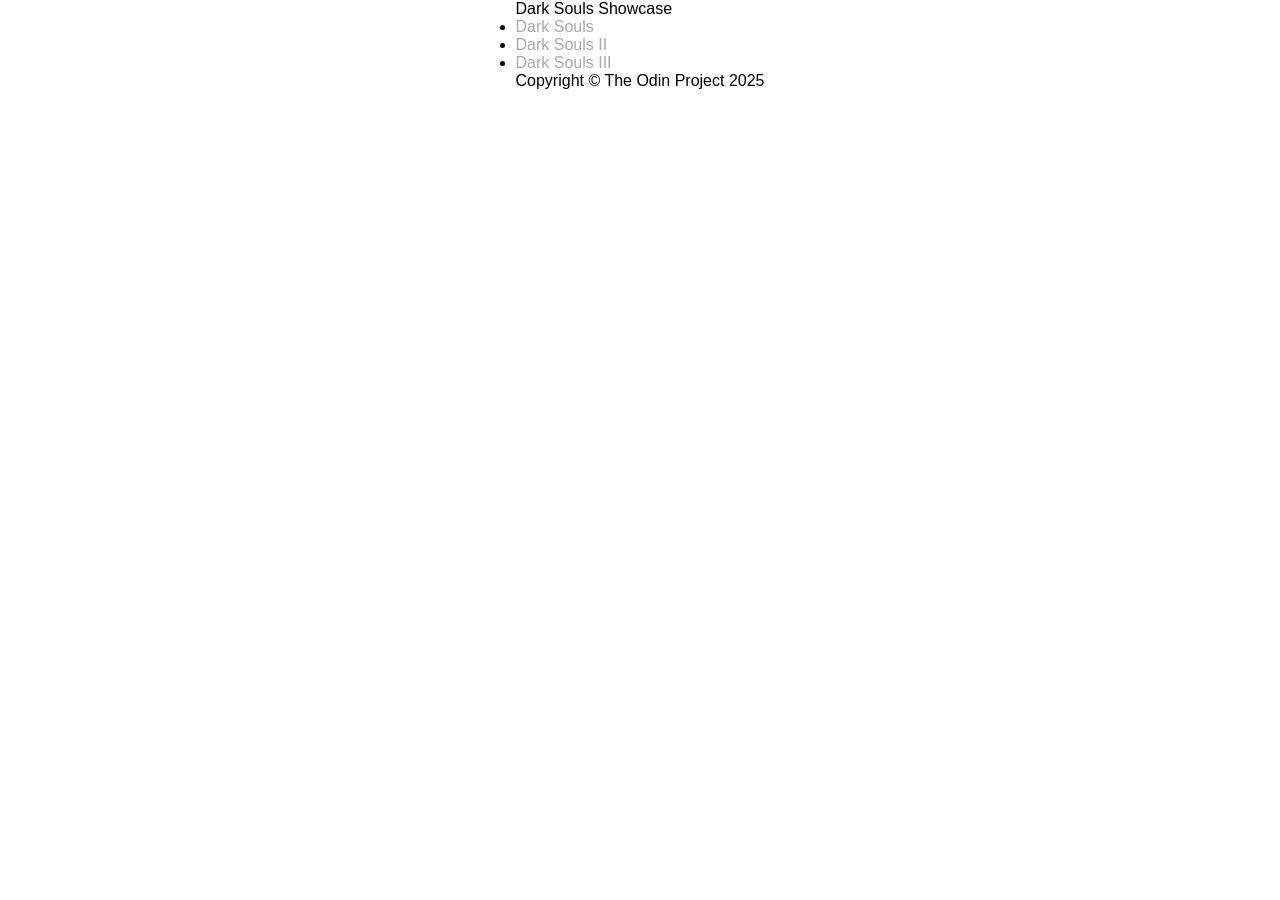
==== src/index.html @ 0b13ab1c "add bit of top" ====
<!DOCTYPE html>
<html lang="en">
<head>
    <meta charset="UTF-8">
    <meta name="viewport" content="width=device-width, initial-scale=1.0">
    <link rel="stylesheet" href="styles.css">
    <title>Dark Souls Showcase</title>
</head>
<body>
    <article>
        <header>
            <div class="logo">
                <p>Dark Souls Showcase</p>
            </div>
            <div class="nav-bar">
                <ul class="links">
                    <li><a href="https://en.wikipedia.org/wiki/Dark_Souls_(video_game)" target="_blank">Dark Souls</a></li>
                    <li><a href="https://en.wikipedia.org/wiki/Dark_Souls_II" target="_blank">Dark Souls II</a></li>
                    <li><a href="https://en.wikipedia.org/wiki/Dark_Souls_III" target="_blank">Dark Souls III</a></li>
                </ul>
        </header>
        <main>
            <section class="intro">
                <!-- TODO: Implement intro section -->
            </section>
            <section class="info">
                <!-- TODO: Implement info section -->
            </section>
            <section class="phrase">
                <!-- TODO: Implement phrase section -->
            </section>
            <section class="call-to-action">
                <!-- TODO: Implement call-to-action section -->
            </section>
        </main>
        <footer>
            <p>Copyright &copy; The Odin Project 2025</p>
        </footer>
    </article>
</body>
</html>
---- src/styles.css ----
* {
	box-sizing: border-box;
	margin: 0;
	padding: 0;
    /* border: 3px solid red; */
}

a {
    text-decoration: none;
    color: darkgray;
}

body {
    font-family: Roboto, Arial, Helvetica, sans-serif;
    display: flex;
    flex-direction: row;
    justify-content: center;
}

.top {
    background-color: #1f2937;
    display: flex;
    justify-content: space-between;
}
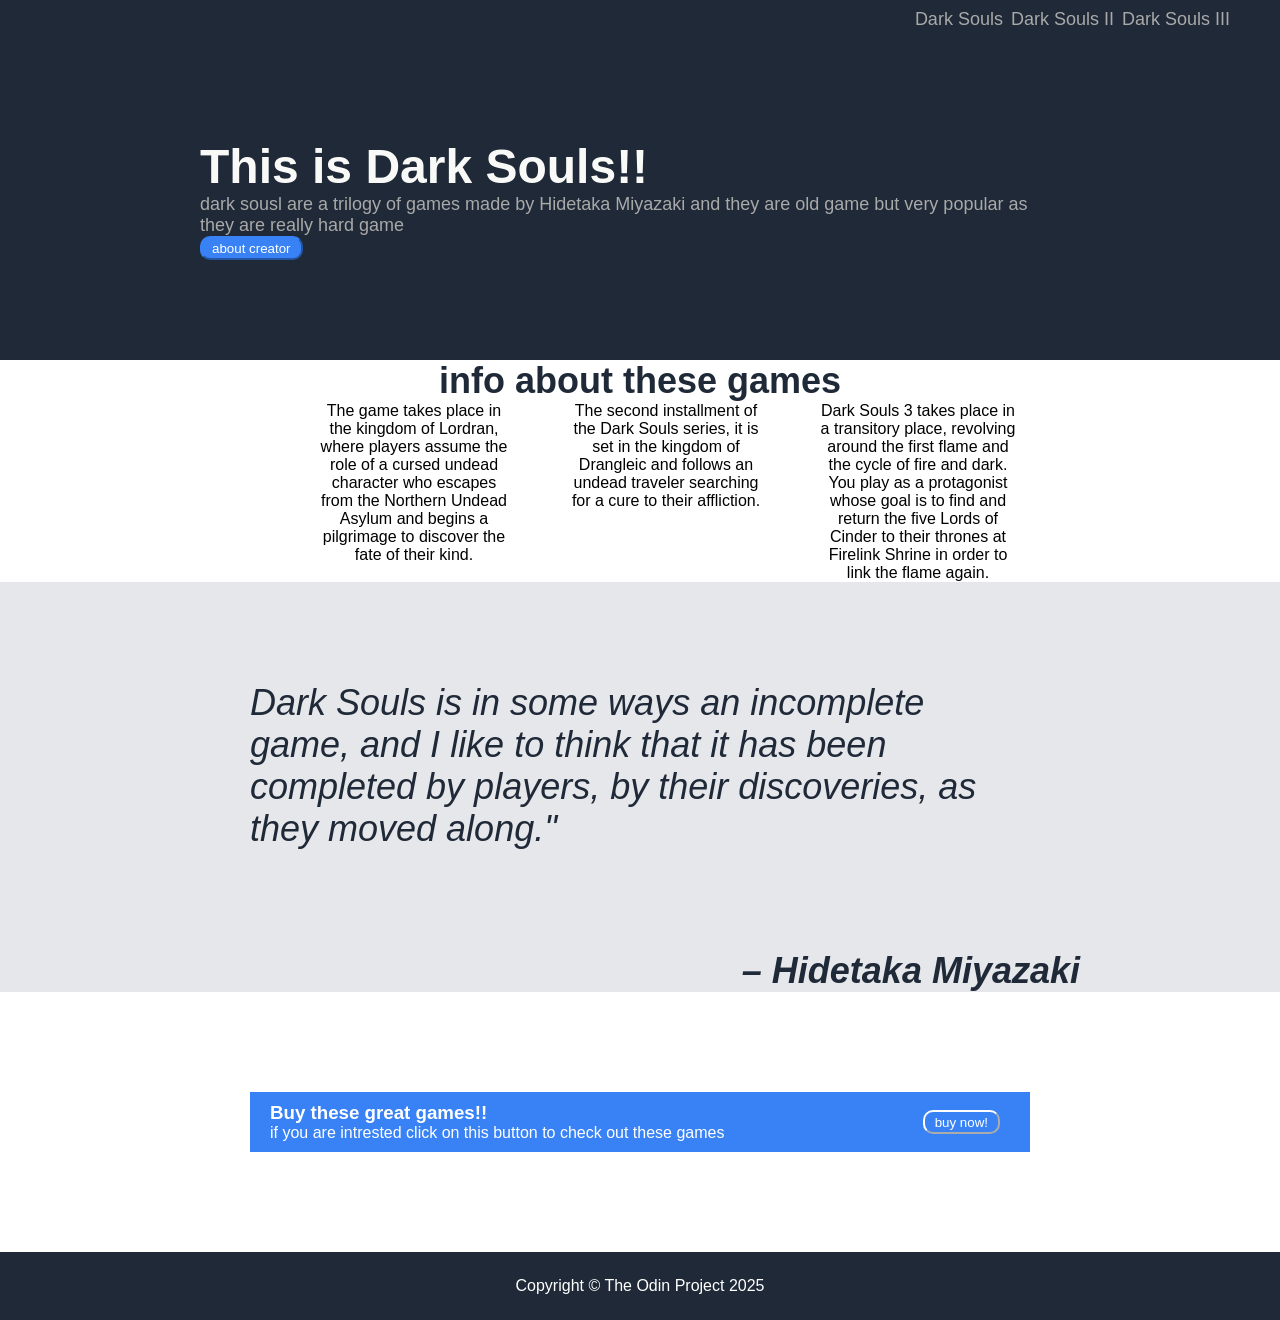
==== commit c3fba524: "finished html and css need to add img" ====
--- a/src/index.html
+++ b/src/index.html
@@ -9,31 +9,67 @@
 <body>
     <article>
         <header>
-            <div class="logo">
-                <p>Dark Souls Showcase</p>
-            </div>
-            <div class="nav-bar">
-                <ul class="links">
-                    <li><a href="https://en.wikipedia.org/wiki/Dark_Souls_(video_game)" target="_blank">Dark Souls</a></li>
-                    <li><a href="https://en.wikipedia.org/wiki/Dark_Souls_II" target="_blank">Dark Souls II</a></li>
-                    <li><a href="https://en.wikipedia.org/wiki/Dark_Souls_III" target="_blank">Dark Souls III</a></li>
-                </ul>
-        </header>
+            <div class="top">
+                <div class="logo">
+                    <img src=""/>
+                </div>
+                <div class="nav-bar">
+                    <ul class="links">
+                        <li><a href="https://en.wikipedia.org/wiki/Dark_Souls_(video_game)" target="_blank">Dark Souls</a></li>
+                        <li><a href="https://en.wikipedia.org/wiki/Dark_Souls_II" target="_blank">Dark Souls II</a></li>
+                        <li><a href="https://en.wikipedia.org/wiki/Dark_Souls_III" target="_blank">Dark Souls III</a></li>
+                    </ul>
+                </div>
+            </header>
         <main>
             <section class="intro">
+                <div>
+                    <h1>This is Dark Souls!!</h1>
+                    <p class="subtext">dark sousl are a trilogy of games made by Hidetaka Miyazaki and they are old game but very popular as they are really hard game</p>
+                    <button class="btn">about creator</button>
+                </div>
+                <img src=""/>
                 <!-- TODO: Implement intro section -->
             </section>
             <section class="info">
-                <!-- TODO: Implement info section -->
+                <h2>info about these games</h2>
+                <div class="items">
+                    <img src=""/>
+                    <div class="text">The game takes place in the kingdom of Lordran, where players assume the role of a cursed undead character who escapes from the Northern Undead Asylum and begins a pilgrimage to discover the fate of their kind.</div>
+                  </diva>
+              
+                  <div>
+                    <img src=""/>
+                    <div class="text">The second installment of the Dark Souls series, it is set in the kingdom of Drangleic and follows an undead traveler searching for a cure to their affliction.</div>
+                  </div>
+              
+                  <div>
+                    <img src=""/>
+                    <div class="text">Dark Souls 3 takes place in a transitory place, revolving around the first flame and the cycle of fire and dark. You play as a protagonist whose goal is to find and return the five Lords of Cinder to their thrones at Firelink Shrine in order to link the flame again.</div>
+                  </div>
+                </div>
             </section>
             <section class="phrase">
-                <!-- TODO: Implement phrase section -->
+                <blockquote>
+                    <p class="quote">
+                        Dark Souls is in some ways an incomplete game, 
+                        and I like to think that it has been completed by players, 
+                        by their discoveries, as they moved along."      
+                    </p>
+                    <p class="quote-footer">&ndash; Hidetaka Miyazaki</p>
+                </blockquote>
             </section>
             <section class="call-to-action">
-                <!-- TODO: Implement call-to-action section -->
+                <div class="advertising">
+                    <h3>Buy these great games!!</h3>                        
+                    <p>if you are intrested click on this button to check out these games</p>
+                </div>
+                <div>
+                    <button class="btn">buy now!</button>
+                </div>
             </section>
         </main>
-        <footer>
+        <footer class="bottom">
             <p>Copyright &copy; The Odin Project 2025</p>
         </footer>
     </article>
--- a/src/styles.css
+++ b/src/styles.css
@@ -3,12 +3,14 @@
 	margin: 0;
 	padding: 0;
     /* border: 3px solid red; */
+   
 }
 
 a {
     text-decoration: none;
     color: darkgray;
 }
+
 
 body {
     font-family: Roboto, Arial, Helvetica, sans-serif;
@@ -17,8 +19,123 @@
     justify-content: center;
 }
 
+body > article {
+    width: 100%;
+    height: 100dvh;
+}
+
 .top {
     background-color: #1f2937;
     display: flex;
     justify-content: space-between;
+    padding: 9px 50px;
+}
+
+.logo > img {
+    width: 200px;
+}
+
+.links {
+    list-style-type: none;
+    display: flex;
+    gap: 8px;
+    font-size: 18px;
+}
+
+.intro {
+    display: flex;
+    padding: 100px 200px;
+    gap: 15px;
+    background-color: #1f2937;
+}
+
+h1 {
+    color: #f9faf8;
+    font-size: 48px;
+    font-weight: 900;
+}
+
+.subtext {
+   font-size: 18px;
+   color: darkgray; 
+}
+
+.btn {
+    padding: 2.5px 10px;
+    background-color: #3882f6;
+    border-color: #3882f6;
+    color: white;
+    border-radius: 10.1px;
+}
+
+.times > img {
+    width: 100px;
+    height: 100px;
+  }
+  
+h2  {
+    font-size: 36px;
+    font-weight: 900;
+    text-align: center;
+    color: #1f2937;
+  }
+  
+  .items {
+    display: flex;
+    justify-content: center;
+    gap: 52px;
+  }
+  
+  .text {
+    text-align: center;
+  }
+  
+  .items > div {
+    width: 200px;
+    display: flex;
+    flex-direction: column;
+    align-items: center;
+  }
+
+  .phrase {
+    background-color: #e5e7eb;
+    font-size: 36px;
+    font-style: italic;
+    color: #1f2937;
+  }
+ .quote {
+    text-align: center;
+    padding: 100px 250px;
+    text-align: left;
+ }
+
+ .quote-footer {
+    text-align: right;
+    padding: 0 200px;
+    font-weight: bold;
+ }
+
+ .call-to-action {
+    display: flex;
+    justify-content: center;
+    background-color: #3882f6;
+    margin: 100px 250px;
+    justify-content: space-between;
+ }
+
+ .advertising {
+  color: white;
+  padding: 10px 20px;
+ }
+
+ .call-to-action > div > button{
+    border-color: white;
+    margin: 18px 30px 0 0;
+ }
+
+footer {
+  text-align: center;
+  background-color: #1f2937;
+  color: white;
+  padding: 25px;
 }
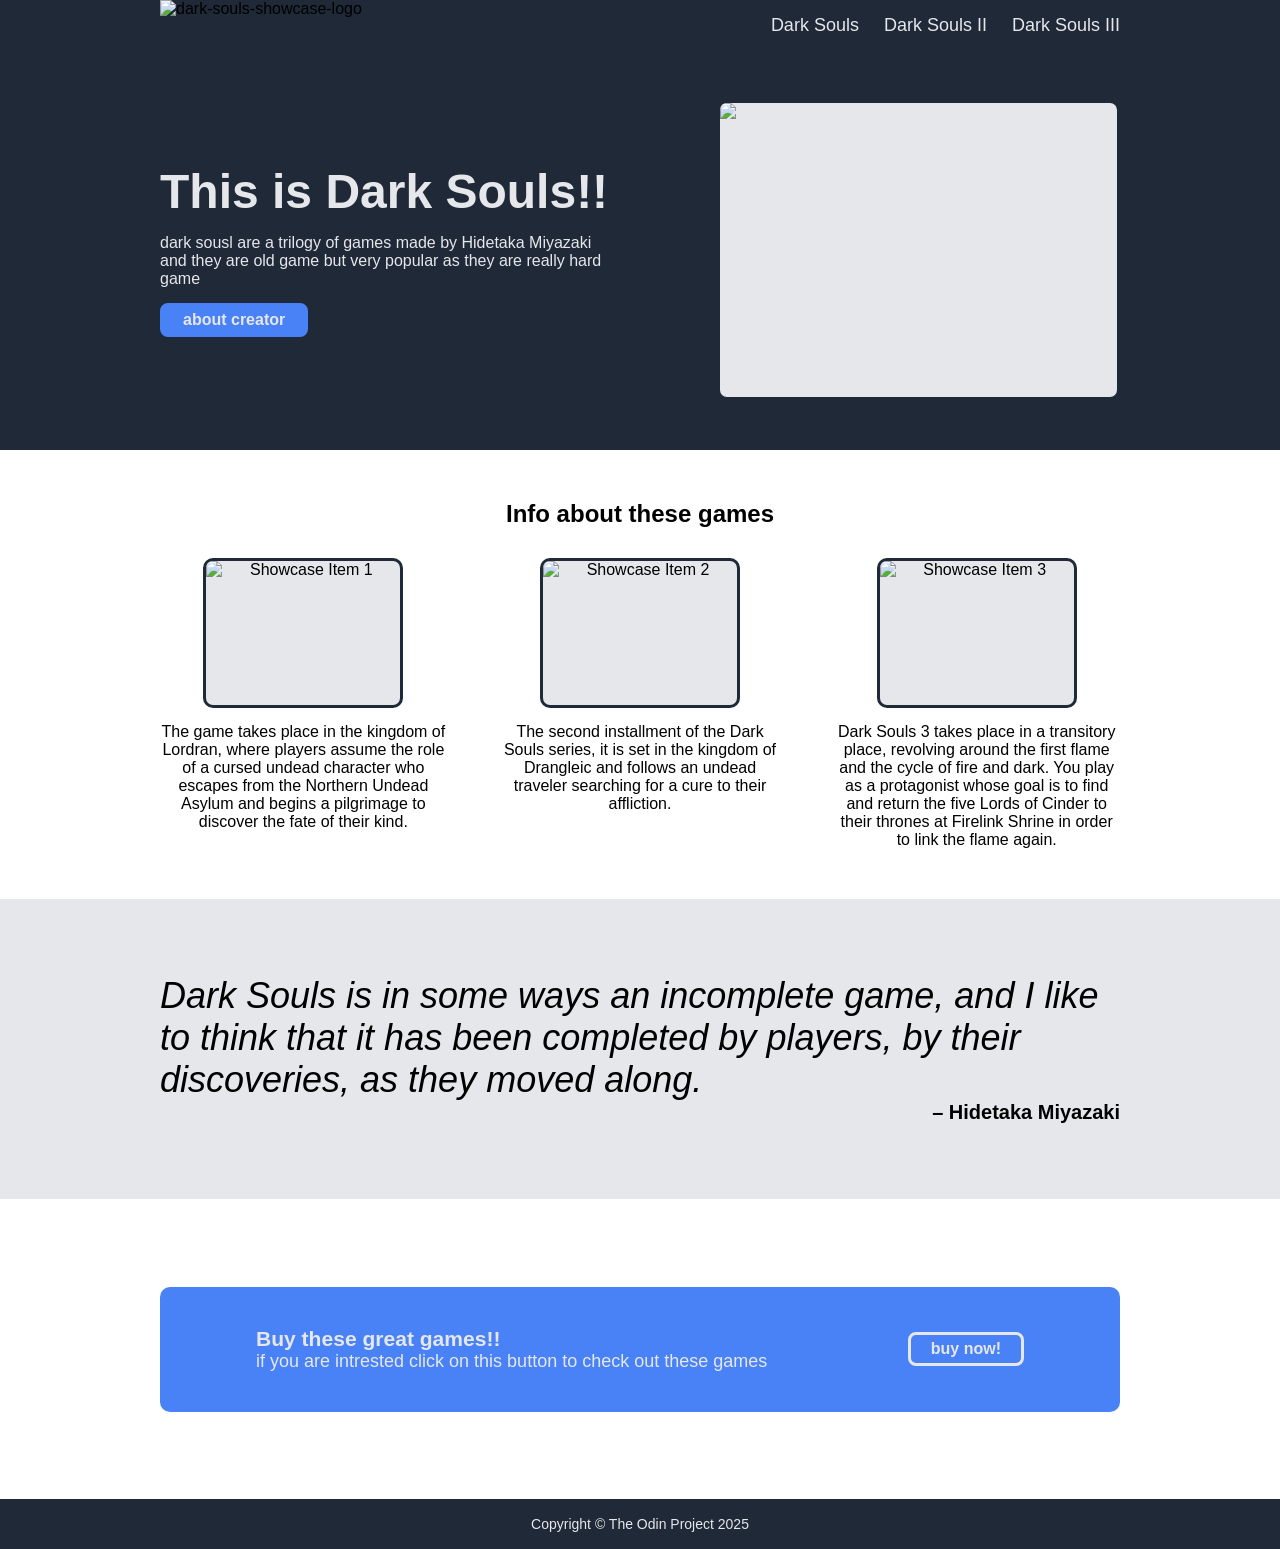
==== commit f67e0f05: "Refactor HTML structure and styles; remove old files and enhance layout with responsive design" ====
--- a/src/index.html
+++ b/src/index.html
@@ -1,77 +1,128 @@
 <!DOCTYPE html>
 <html lang="en">
-<head>
-    <meta charset="UTF-8">
-    <meta name="viewport" content="width=device-width, initial-scale=1.0">
-    <link rel="stylesheet" href="styles.css">
-    <title>Dark Souls Showcase</title>
-</head>
-<body>
-    <article>
-        <header>
-            <div class="top">
-                <div class="logo">
-                    <img src=""/>
-                </div>
-                <div class="nav-bar">
-                    <ul class="links">
-                        <li><a href="https://en.wikipedia.org/wiki/Dark_Souls_(video_game)" target="_blank">Dark Souls</a></li>
-                        <li><a href="https://en.wikipedia.org/wiki/Dark_Souls_II" target="_blank">Dark Souls II</a></li>
-                        <li><a href="https://en.wikipedia.org/wiki/Dark_Souls_III" target="_blank">Dark Souls III</a></li>
-                    </ul>
-                </div>
-            </header>
-        <main>
-            <section class="intro">
-                <div>
-                    <h1>This is Dark Souls!!</h1>
-                    <p class="subtext">dark sousl are a trilogy of games made by Hidetaka Miyazaki and they are old game but very popular as they are really hard game</p>
-                    <button class="btn">about creator</button>
-                </div>
-                <img src=""/>
-                <!-- TODO: Implement intro section -->
-            </section>
-            <section class="info">
-                <h2>info about these games</h2>
-                <div class="items">
-                    <img src=""/>
-                    <div class="text">The game takes place in the kingdom of Lordran, where players assume the role of a cursed undead character who escapes from the Northern Undead Asylum and begins a pilgrimage to discover the fate of their kind.</div>
-                  </diva>
-              
-                  <div>
-                    <img src=""/>
-                    <div class="text">The second installment of the Dark Souls series, it is set in the kingdom of Drangleic and follows an undead traveler searching for a cure to their affliction.</div>
-                  </div>
-              
-                  <div>
-                    <img src=""/>
-                    <div class="text">Dark Souls 3 takes place in a transitory place, revolving around the first flame and the cycle of fire and dark. You play as a protagonist whose goal is to find and return the five Lords of Cinder to their thrones at Firelink Shrine in order to link the flame again.</div>
-                  </div>
-                </div>
-            </section>
-            <section class="phrase">
-                <blockquote>
-                    <p class="quote">
-                        Dark Souls is in some ways an incomplete game, 
-                        and I like to think that it has been completed by players, 
-                        by their discoveries, as they moved along."      
-                    </p>
-                    <p class="quote-footer">&ndash; Hidetaka Miyazaki</p>
-                </blockquote>
-            </section>
-            <section class="call-to-action">
-                <div class="advertising">
-                    <h3>Buy these great games!!</h3>                        
-                    <p>if you are intrested click on this button to check out these games</p>
-                </div>
-                <div>
-                    <button class="btn">buy now!</button>
-                </div>
-            </section>
-        </main>
-        <footer class="bottom">
-            <p>Copyright &copy; The Odin Project 2025</p>
-        </footer>
-    </article>
-</body>
-</html>+	<head>
+		<meta charset="UTF-8" />
+		<meta
+			name="viewport"
+			content="width=device-width, initial-scale=1.0" />
+		<link
+			rel="stylesheet"
+			href="styles.css" />
+		<title>Dark Souls Showcase</title>
+	</head>
+	<body>
+		<article>
+			<header>
+				<div class="logo">
+					<img
+						src="null"
+						alt="dark-souls-showcase-logo" />
+				</div>
+				<div class="nav-bar">
+					<ul>
+						<li>
+							<a
+								href="https://en.wikipedia.org/wiki/Dark_Souls_(video_game)"
+								target="_blank">
+								Dark Souls
+							</a>
+						</li>
+						<li>
+							<a
+								href="https://en.wikipedia.org/wiki/Dark_Souls_II"
+								target="_blank">
+								Dark Souls II
+							</a>
+						</li>
+						<li>
+							<a
+								href="https://en.wikipedia.org/wiki/Dark_Souls_III"
+								target="_blank">
+								Dark Souls III
+							</a>
+						</li>
+					</ul>
+				</div>
+			</header>
+			<main>
+				<section class="intro">
+					<div class="card">
+                        <h2>This is Dark Souls!!</h2>
+						<div class="conent">
+							<p>
+								dark sousl are a trilogy of games made by Hidetaka Miyazaki and they are old
+								game but very popular as they are really hard game
+							</p>
+						</div>
+						<div class="actions">
+                            <button>about creator</button>
+                        </div>
+					</div>
+					<img
+						src="null"
+						alt="Website intro" />
+				</section>
+				<section class="info">
+					<h2>Info about these games</h2>
+					<div class="image-showcase">
+						<div>
+							<img
+								src="null"
+								alt="Showcase Item 1" />
+							<div>
+								The game takes place in the kingdom of Lordran, where players assume the role
+								of a cursed undead character who escapes from the Northern Undead Asylum and
+								begins a pilgrimage to discover the fate of their kind.
+							</div>
+						</div>
+						<div>
+							<img
+								src="null"
+								alt="Showcase Item 2" />
+							<div>
+								The second installment of the Dark Souls series, it is set in the kingdom of
+								Drangleic and follows an undead traveler searching for a cure to their
+								affliction.
+							</div>
+						</div>
+
+						<div>
+							<img
+								src="null"
+								alt="Showcase Item 3" />
+							<div>
+								Dark Souls 3 takes place in a transitory place, revolving around the first
+								flame and the cycle of fire and dark. You play as a protagonist whose goal is
+								to find and return the five Lords of Cinder to their thrones at Firelink
+								Shrine in order to link the flame again.
+							</div>
+						</div>
+					</div>
+				</section>
+				<section class="phrase">
+					<blockquote>
+						<p>
+							Dark Souls is in some ways an incomplete game, and I like to think that it has
+							been completed by players, by their discoveries, as they moved along.
+						</p>
+						<footer>&ndash; Hidetaka Miyazaki</footer>
+					</blockquote>
+				</section>
+				<section class="call-to-action">
+					<div class="card">
+						<div class="content">
+							<h3>Buy these great games!!</h3>
+							<p>if you are intrested click on this button to check out these games</p>
+						</div>
+						<div class="actions">
+							<button class="light">buy now!</button>
+						</div>
+					</div>
+				</section>
+			</main>
+			<footer class="bottom">
+				<p>Copyright &copy; The Odin Project 2025</p>
+			</footer>
+		</article>
+	</body>
+</html>
--- a/src/styles.css
+++ b/src/styles.css
@@ -2,140 +2,206 @@
 	box-sizing: border-box;
 	margin: 0;
 	padding: 0;
-    /* border: 3px solid red; */
-   
-}
-
-a {
-    text-decoration: none;
-    color: darkgray;
-}
-
+	/* border: 3px solid red; */
+}
+
+html {
+	font-size: 62.5%;
+}
 
 body {
-    font-family: Roboto, Arial, Helvetica, sans-serif;
-    display: flex;
-    flex-direction: row;
-    justify-content: center;
-}
+	font-family: Roboto, Arial, Helvetica, sans-serif;
+}
+
+/* Custom CSS below */
 
 body > article {
-    width: 100%;
-    height: 100dvh;
-}
-
-.top {
-    background-color: #1f2937;
-    display: flex;
-    justify-content: space-between;
-    padding: 9px 50px;
-}
-
-.logo > img {
-    width: 200px;
-}
-
-.links {
-    list-style-type: none;
-    display: flex;
-    gap: 8px;
-    font-size: 18px;
-}
+	width: 100%;
+	height: 100dvh;
+}
+
+body > article > header,
+body > article > main > * {
+	padding-left: 12.5%;
+	padding-right: 12.5%;
+	font-size: 1.6rem;
+}
+
+header {
+	display: flex;
+	align-items: center;
+	justify-content: space-between;
+	background-color: #1f2937;
+}
+
+header a {
+	text-decoration: none;
+	color: #e5e7eb;
+	font-size: 1.8rem;
+}
+
+header > .logo img {
+	min-width: 200px;
+	min-height: 50px;
+	height: 100%;
+}
+
+header > .nav-bar ul {
+	list-style: none;
+	display: flex;
+	justify-content: space-evenly;
+	gap: 25px;
+}
+
+main {
+	display: flex;
+	flex-direction: column;
+}
+
+main > * {
+  display: flex;
+	padding-top: 50px;
+	padding-bottom: 50px;
+	min-height: 300px;
+}
+
+main img {
+	width: 50%;
+	height: 80%;
+	min-width: 200px;
+	min-height: 150px;
+	background-color: #e5e7eb;
+  border: 3px solid #1f2937;
+  border-radius: 10px;
+} 
+
+main > * > h2 {
+	text-align: center;
+	margin-bottom: 30px;
+}
+
+/* Sections */
 
 .intro {
-    display: flex;
-    padding: 100px 200px;
-    gap: 15px;
-    background-color: #1f2937;
-}
-
-h1 {
-    color: #f9faf8;
-    font-size: 48px;
-    font-weight: 900;
-}
-
-.subtext {
-   font-size: 18px;
-   color: darkgray; 
-}
-
-.btn {
-    padding: 2.5px 10px;
-    background-color: #3882f6;
-    border-color: #3882f6;
-    color: white;
-    border-radius: 10.1px;
-}
-
-.times > img {
-    width: 100px;
-    height: 100px;
-  }
-  
-h2  {
-    font-size: 36px;
-    font-weight: 900;
-    text-align: center;
-    color: #1f2937;
-  }
-  
-  .items {
-    display: flex;
-    justify-content: center;
-    gap: 52px;
-  }
-  
-  .text {
-    text-align: center;
-  }
-  
-  .items > div {
-    width: 200px;
-    display: flex;
-    flex-direction: column;
-    align-items: center;
-  }
-
-  .phrase {
-    background-color: #e5e7eb;
-    font-size: 36px;
-    font-style: italic;
-    color: #1f2937;
-  }
- .quote {
-    text-align: center;
-    padding: 100px 250px;
-    text-align: left;
- }
-
- .quote-footer {
-    text-align: right;
-    padding: 0 200px;
-    font-weight: bold;
- }
-
- .call-to-action {
-    display: flex;
-    justify-content: center;
-    background-color: #3882f6;
-    margin: 100px 250px;
-    justify-content: space-between;
- }
-
- .advertising {
-  color: white;
-  padding: 10px 20px;
- }
-
- .call-to-action > div > button{
-    border-color: white;
-    margin: 18px 30px 0 0;
- }
-
-footer {
+	justify-content: space-between;
+	align-items: center;
+	gap: 10%;
+  background-color: #1f2937;
+  color: #e5e7eb;
+}
+
+.intro > .card {
+  padding: 0;
+}
+
+.intro > img {
+  width: 800px;
+  height: 300px;
+}
+
+.info {
+  flex-direction: column;
+}
+
+.phrase {
+	background-color: #e5e7eb;
+}
+
+.call-to-action {
+  justify-content: center;
+  align-items: center;
+}
+
+.call-to-action > .card {
+  flex: 1;
+  flex-direction: row;
+  justify-content: space-between;
+  align-items: center;
+  flex-wrap: wrap;
+  color: #e5e7eb;
+  background-color: #4882F6;
+}
+
+.call-to-action > .card > .content {
+  width: 75%;
+}
+
+article > footer {
+	display: flex;
+	align-items: center;
+	justify-content: center;
+	height: 50px;
+  font-size: 1.4rem;
+	color: #e5e7eb;
+	background-color: #1f2937;
+}
+
+/* Components */
+
+blockquote {
+	display: flex;
+	flex-direction: column;
+	justify-content: center;
+	align-items: flex-end;
+}
+
+blockquote > p {
+  font-size: 3.6rem;
+  font-weight: lighter;
+  font-style: italic;
+}
+
+blockquote > footer {
+  font-weight: bold;
+  font-size: 2rem;
+}
+
+.image-showcase {
+	display: flex;
+	align-items: flex-start;
+	justify-content: space-between;
+  gap: 50px;
+  flex-wrap: wrap;
+}
+
+.image-showcase > div {
+	display: flex;
+	flex-direction: column;
+	justify-content: center;
+	align-items: center;
+	gap: 15px;
+  flex: 1;
   text-align: center;
-  background-color: #1f2937;
-  color: white;
-  padding: 25px;
-}+}
+
+
+.card {
+  display: flex;
+  flex-direction: column;
+  gap: 15px;
+  padding: 40px 10%;
+  border-radius: 10px;
+}
+
+.card > h2 {
+  font-size: 4.8rem;
+}
+
+.card > .content {
+  font-size: 1.8rem;
+}
+
+.card > .actions button {
+  font-size: 1.6rem;
+  font-weight: bold;
+  padding: 5px 20px;
+  border: 3px solid #4882F6;
+  border-radius: 8px;
+  color: #e5e7eb;
+  background-color: #4882F6;
+}
+
+.card > .actions button.light {
+  border-color: #e5e7eb;
+}
+
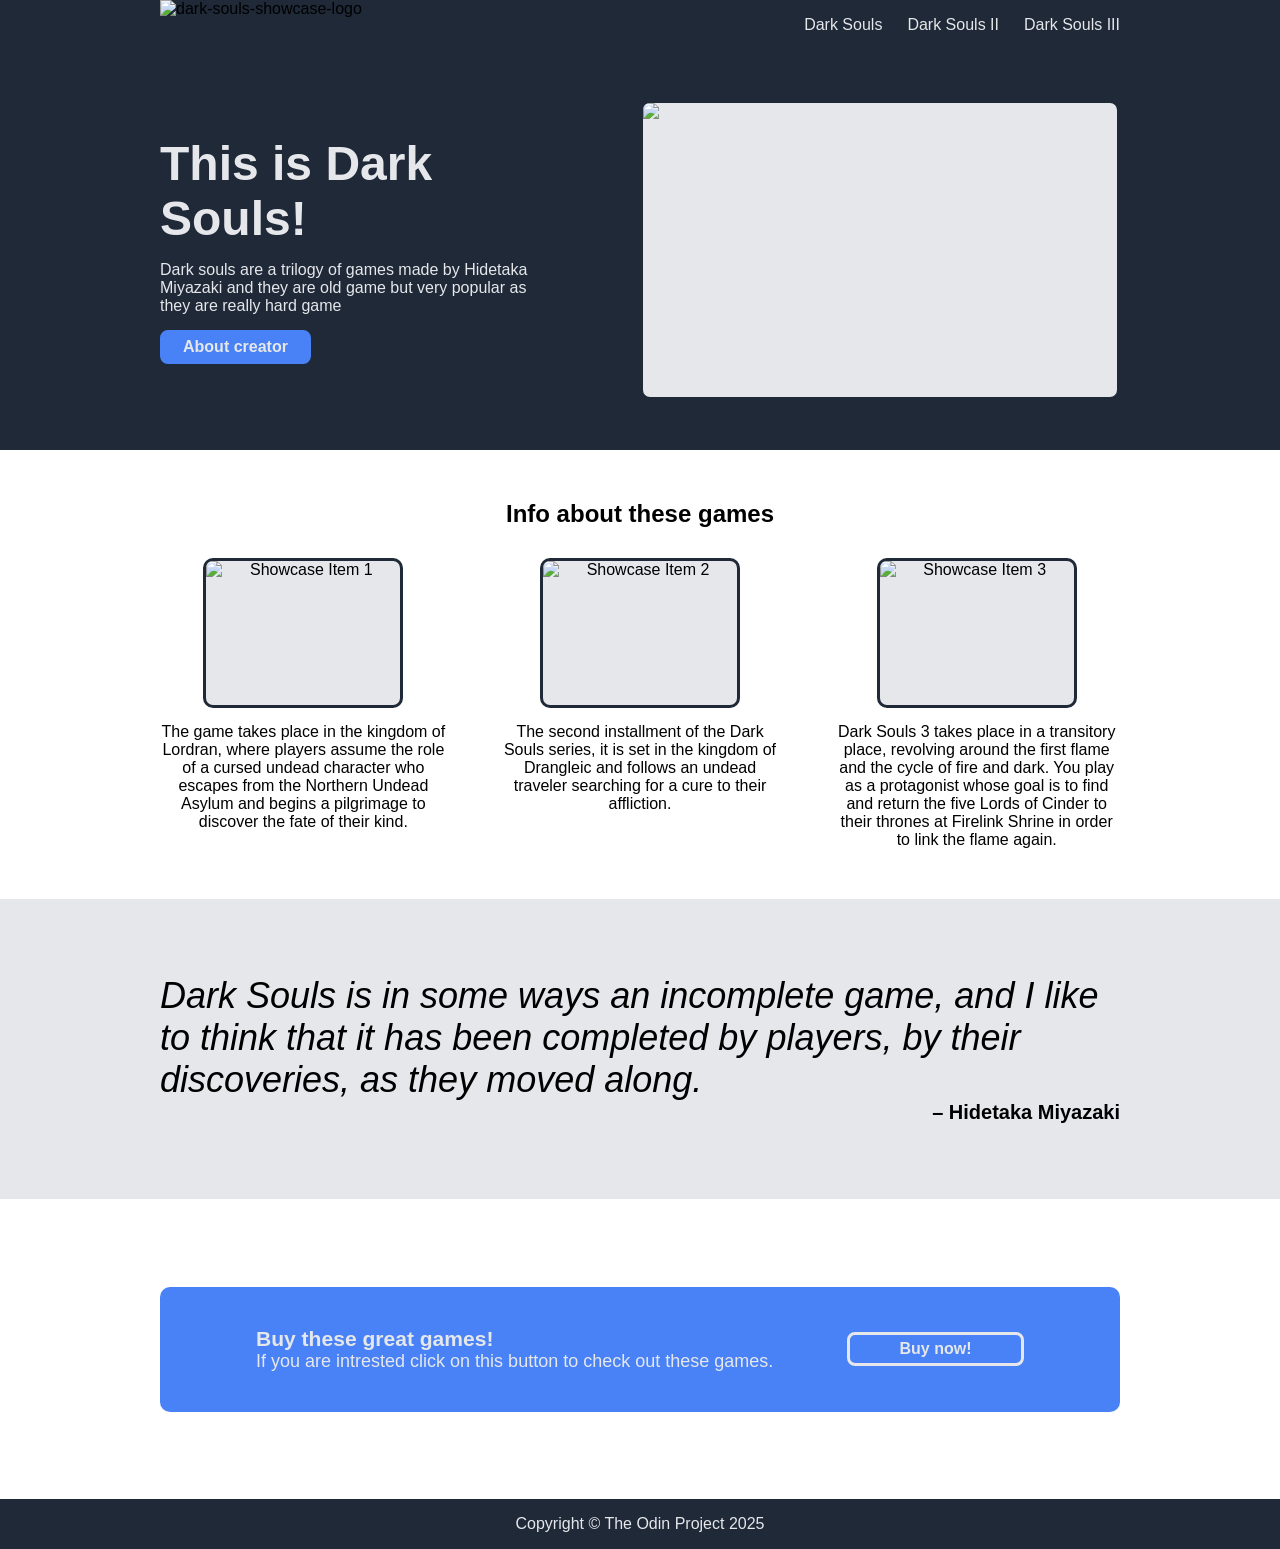
==== commit 84380fbf: "Fix typos and improve button text; enhance readability and consistency in HTML and CSS; Move colors " ====
--- a/src/index.html
+++ b/src/index.html
@@ -47,15 +47,15 @@
 			<main>
 				<section class="intro">
 					<div class="card">
-                        <h2>This is Dark Souls!!</h2>
+                        <h2>This is Dark Souls!</h2>
 						<div class="conent">
 							<p>
-								dark sousl are a trilogy of games made by Hidetaka Miyazaki and they are old
+								Dark souls are a trilogy of games made by Hidetaka Miyazaki and they are old
 								game but very popular as they are really hard game
 							</p>
 						</div>
 						<div class="actions">
-                            <button>about creator</button>
+                            <button>About creator</button>
                         </div>
 					</div>
 					<img
@@ -111,11 +111,11 @@
 				<section class="call-to-action">
 					<div class="card">
 						<div class="content">
-							<h3>Buy these great games!!</h3>
-							<p>if you are intrested click on this button to check out these games</p>
+							<h3>Buy these great games!</h3>
+							<p>If you are intrested click on this button to check out these games.</p>
 						</div>
 						<div class="actions">
-							<button class="light">buy now!</button>
+							<button class="alt">Buy now!</button>
 						</div>
 					</div>
 				</section>
--- a/src/styles.css
+++ b/src/styles.css
@@ -1,3 +1,17 @@
+/*<||========================= Global =========================||> */
+
+:root {
+	--base-color-1: #1f2937;
+	--base-color-2: #e5e7eb;
+	--base-color-3: #4882f6;
+
+	--base-content-color-1: #e5e7eb;
+	--base-content-color-2: #000;
+	--base-content-color-3: #e5e7eb;
+
+	--content-padding: 12.5%;
+}
+
 * {
 	box-sizing: border-box;
 	margin: 0;
@@ -9,11 +23,26 @@
 	font-size: 62.5%;
 }
 
+html,
 body {
 	font-family: Roboto, Arial, Helvetica, sans-serif;
 }
 
-/* Custom CSS below */
+button {
+	cursor: pointer;
+}
+
+button:hover, a:hover {
+	filter: brightness(1.1);
+}
+
+button:active {
+	filter: brightness(0.9);
+}
+
+/*<||========================= Custom CSS =========================||> */
+
+/* |=|=|=|=> Layout <=|=|=|=| */
 
 body > article {
 	width: 100%;
@@ -21,45 +50,56 @@
 }
 
 body > article > header,
-body > article > main > * {
-	padding-left: 12.5%;
-	padding-right: 12.5%;
+body > article > main > *,
+body > article > footer {
+	padding-left: var(--content-padding);
+	padding-right: var(--content-padding);
 	font-size: 1.6rem;
 }
 
+/* Header */
+
 header {
 	display: flex;
 	align-items: center;
 	justify-content: space-between;
-	background-color: #1f2937;
+	flex-wrap: wrap;
+	background-color: var(--base-color-1);
 }
 
 header a {
 	text-decoration: none;
-	color: #e5e7eb;
-	font-size: 1.8rem;
-}
-
-header > .logo img {
+	color: var(--base-content-color-1);
+	font-size: 1.6rem;
+}
+
+header a:hover {
+	text-decoration: underline;
+}
+
+header > .logo > img {
 	min-width: 200px;
 	min-height: 50px;
 	height: 100%;
 }
 
-header > .nav-bar ul {
+header > .nav-bar > ul {
 	list-style: none;
 	display: flex;
 	justify-content: space-evenly;
+	flex-wrap: wrap;
 	gap: 25px;
 }
 
+/* Main */
+
 main {
 	display: flex;
 	flex-direction: column;
 }
 
 main > * {
-  display: flex;
+	display: flex;
 	padding-top: 50px;
 	padding-bottom: 50px;
 	min-height: 300px;
@@ -70,73 +110,91 @@
 	height: 80%;
 	min-width: 200px;
 	min-height: 150px;
-	background-color: #e5e7eb;
-  border: 3px solid #1f2937;
-  border-radius: 10px;
-} 
+	background-color: var(--base-color-2);
+	border: 3px solid var(--base-color-1);
+	border-radius: 10px;
+}
 
 main > * > h2 {
 	text-align: center;
 	margin-bottom: 30px;
 }
 
-/* Sections */
-
+/* Footer */
+
+article > footer {
+	display: flex;
+	align-items: center;
+	justify-content: center;
+	height: 50px;
+	font-size: 1.4rem;
+	color: var(--base-content-color-1);
+	background-color: var(--base-color-1);
+}
+
+/* |=|=|=|=> Sections <=|=|=|=| */
+
+/* Introduction */
 .intro {
+	justify-content: center;
+	align-items: center;
+	gap: 10%;
+	flex-wrap: wrap;
+	background-color: var(--base-color-1);
+	color: var(--base-content-color-1);
+}
+
+.intro > .card {
+	flex: 1;
+	padding: 0;
+}
+
+.intro > .card > .actions > button {
+	flex: unset;
+}
+
+.intro > img {
+	max-width: 800px;
+	min-width: 300px;
+	height: 300px;
+}
+
+/* Information */
+
+.info {
+	flex-direction: column;
+}
+
+/* Phrase */
+
+.phrase {
+	background-color: var(--base-color-2);
+}
+
+/* Call to action */
+
+.call-to-action {
+	justify-content: center;
+	align-items: center;
+}
+
+.call-to-action > .card {
+	flex: 1;
+	flex-direction: row;
 	justify-content: space-between;
 	align-items: center;
-	gap: 10%;
-  background-color: #1f2937;
-  color: #e5e7eb;
-}
-
-.intro > .card {
-  padding: 0;
-}
-
-.intro > img {
-  width: 800px;
-  height: 300px;
-}
-
-.info {
-  flex-direction: column;
-}
-
-.phrase {
-	background-color: #e5e7eb;
-}
-
-.call-to-action {
-  justify-content: center;
-  align-items: center;
-}
-
-.call-to-action > .card {
-  flex: 1;
-  flex-direction: row;
-  justify-content: space-between;
-  align-items: center;
-  flex-wrap: wrap;
-  color: #e5e7eb;
-  background-color: #4882F6;
+	flex-wrap: wrap;
+	color: var(--base-content-color-3);
+	background-color: var(--base-color-3);
 }
 
 .call-to-action > .card > .content {
-  width: 75%;
-}
-
-article > footer {
-	display: flex;
-	align-items: center;
-	justify-content: center;
-	height: 50px;
-  font-size: 1.4rem;
-	color: #e5e7eb;
-	background-color: #1f2937;
-}
-
-/* Components */
+	width: 75%;
+}
+
+/* |=|=|=|=> Components <=|=|=|=| */
+
+/* Blockquote */
 
 blockquote {
 	display: flex;
@@ -146,22 +204,24 @@
 }
 
 blockquote > p {
-  font-size: 3.6rem;
-  font-weight: lighter;
-  font-style: italic;
+	font-size: 3.6rem;
+	font-weight: lighter;
+	font-style: italic;
 }
 
 blockquote > footer {
-  font-weight: bold;
-  font-size: 2rem;
-}
+	font-weight: bold;
+	font-size: 2rem;
+}
+
+/* Image Showcase */
 
 .image-showcase {
 	display: flex;
 	align-items: flex-start;
 	justify-content: space-between;
-  gap: 50px;
-  flex-wrap: wrap;
+	gap: 50px;
+	flex-wrap: wrap;
 }
 
 .image-showcase > div {
@@ -170,38 +230,47 @@
 	justify-content: center;
 	align-items: center;
 	gap: 15px;
-  flex: 1;
-  text-align: center;
-}
-
+	flex: 1;
+	text-align: center;
+}
+
+/* Card */
 
 .card {
-  display: flex;
-  flex-direction: column;
-  gap: 15px;
-  padding: 40px 10%;
-  border-radius: 10px;
+	display: flex;
+	flex-direction: column;
+	gap: 15px;
+	margin: 15px 0;
+	padding: 40px 10%;
+	border-radius: 10px;
 }
 
 .card > h2 {
-  font-size: 4.8rem;
+	font-size: 4.8rem;
 }
 
 .card > .content {
-  font-size: 1.8rem;
+	font-size: 1.8rem;
+}
+
+.card > .actions {
+	flex: 1;
+	display: flex;
+	justify-content: flex-start;
+	align-items: center;
 }
 
 .card > .actions button {
-  font-size: 1.6rem;
-  font-weight: bold;
-  padding: 5px 20px;
-  border: 3px solid #4882F6;
-  border-radius: 8px;
-  color: #e5e7eb;
-  background-color: #4882F6;
-}
-
-.card > .actions button.light {
-  border-color: #e5e7eb;
-}
-
+	flex: 1;
+	font-size: 1.6rem;
+	font-weight: bold;
+	padding: 5px 20px;
+	border: 3px solid var(--base-color-3);
+	border-radius: 8px;
+	color: var(--base-content-color-3);
+	background-color: var(--base-color-3);
+}
+
+.card > .actions button.alt {
+	border-color: var(--base-color-2);
+}
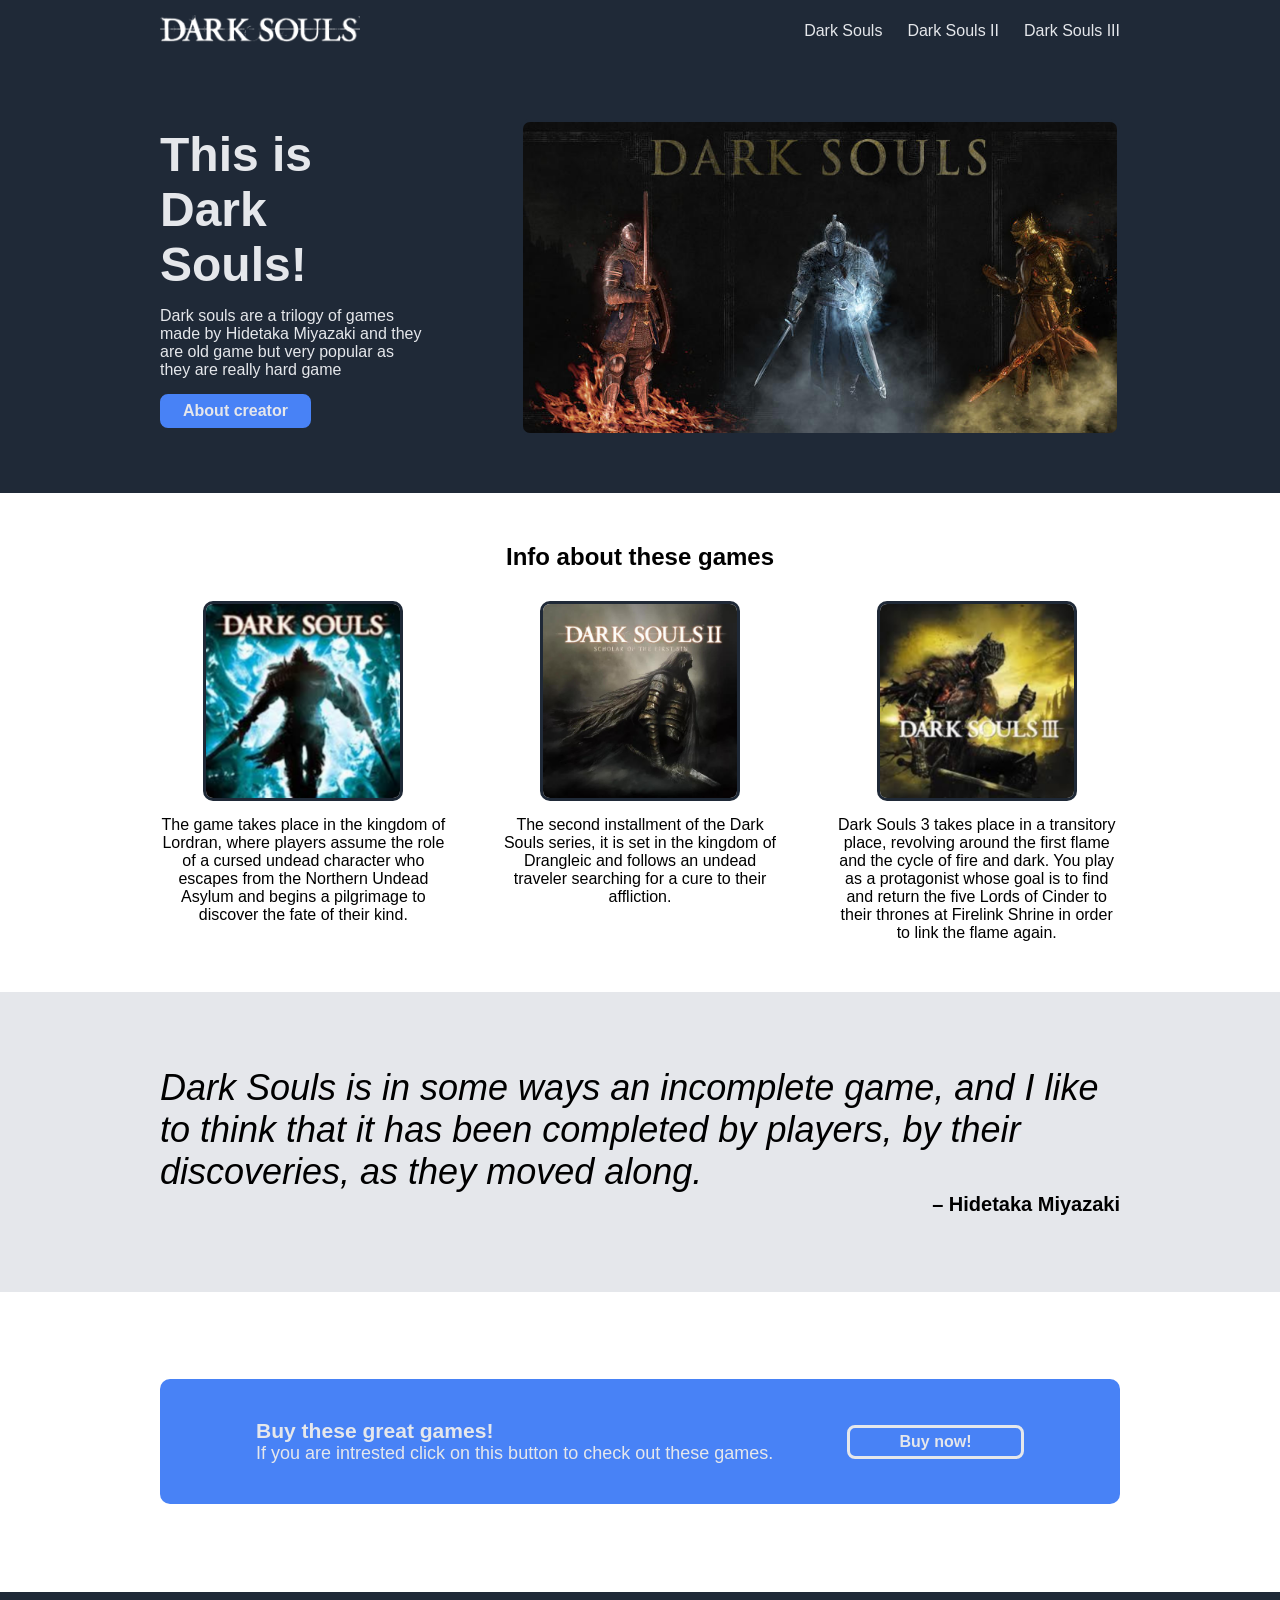
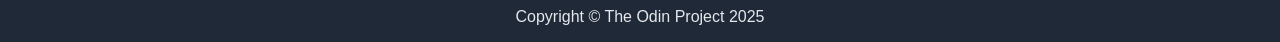
==== commit 852a1d74: "chore: add optimised images and proper image styling" ====
--- a/src/index.html
+++ b/src/index.html
@@ -15,7 +15,7 @@
 			<header>
 				<div class="logo">
 					<img
-						src="null"
+						src="./assets/logo.png"
 						alt="dark-souls-showcase-logo" />
 				</div>
 				<div class="nav-bar">
@@ -59,7 +59,7 @@
                         </div>
 					</div>
 					<img
-						src="null"
+						src="./assets/banner.jpg"
 						alt="Website intro" />
 				</section>
 				<section class="info">
@@ -67,7 +67,7 @@
 					<div class="image-showcase">
 						<div>
 							<img
-								src="null"
+								src="./assets/gamecover_darksouls-1.jpg"
 								alt="Showcase Item 1" />
 							<div>
 								The game takes place in the kingdom of Lordran, where players assume the role
@@ -77,7 +77,7 @@
 						</div>
 						<div>
 							<img
-								src="null"
+								src="./assets/gamecover_darksouls-2.jpg"
 								alt="Showcase Item 2" />
 							<div>
 								The second installment of the Dark Souls series, it is set in the kingdom of
@@ -88,7 +88,7 @@
 
 						<div>
 							<img
-								src="null"
+								src="./assets/gamecover_darksouls-3.jpg"
 								alt="Showcase Item 3" />
 							<div>
 								Dark Souls 3 takes place in a transitory place, revolving around the first
--- a/src/styles.css
+++ b/src/styles.css
@@ -64,13 +64,15 @@
 	align-items: center;
 	justify-content: space-between;
 	flex-wrap: wrap;
+	padding: 15px 0;
+	min-height: 50px;
 	background-color: var(--base-color-1);
 }
 
 header a {
+	font-size: 1.6rem;
 	text-decoration: none;
 	color: var(--base-content-color-1);
-	font-size: 1.6rem;
 }
 
 header a:hover {
@@ -78,9 +80,9 @@
 }
 
 header > .logo > img {
-	min-width: 200px;
-	min-height: 50px;
+	width: 200px;
 	height: 100%;
+	object-fit: contain;
 }
 
 header > .nav-bar > ul {
@@ -109,10 +111,10 @@
 	width: 50%;
 	height: 80%;
 	min-width: 200px;
-	min-height: 150px;
-	background-color: var(--base-color-2);
+	min-height: 200px;
 	border: 3px solid var(--base-color-1);
 	border-radius: 10px;
+	object-fit: contain;
 }
 
 main > * > h2 {
@@ -154,9 +156,10 @@
 }
 
 .intro > img {
-	max-width: 800px;
+	width: 100%;
+	max-width: 600px;
 	min-width: 300px;
-	height: 300px;
+	min-height: 300px;
 }
 
 /* Information */
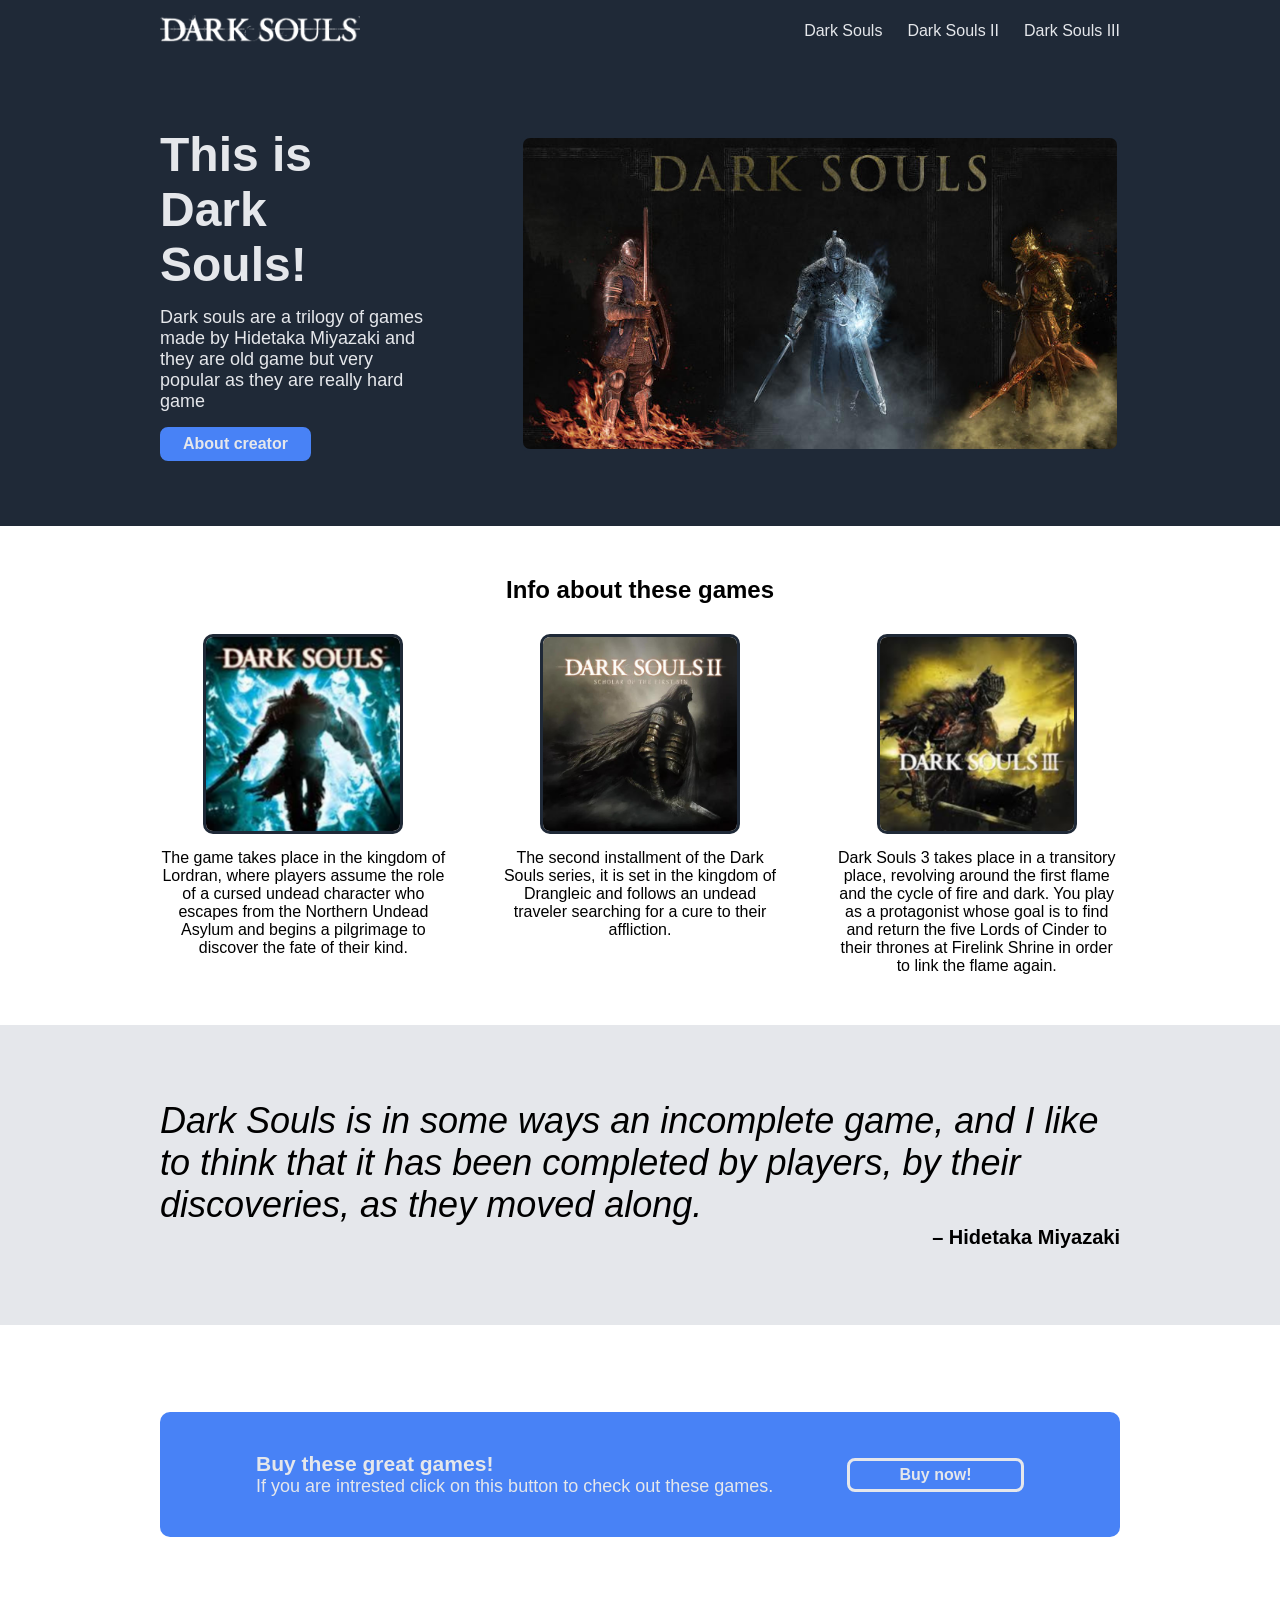
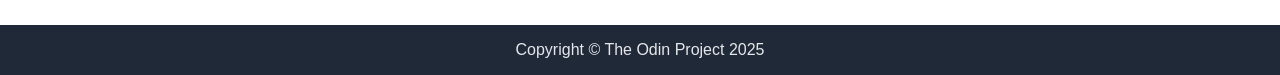
==== commit 5107b9a1: "fix: typo in class name for content div in intro section card" ====
--- a/src/index.html
+++ b/src/index.html
@@ -48,7 +48,7 @@
 				<section class="intro">
 					<div class="card">
                         <h2>This is Dark Souls!</h2>
-						<div class="conent">
+						<div class="content">
 							<p>
 								Dark souls are a trilogy of games made by Hidetaka Miyazaki and they are old
 								game but very popular as they are really hard game
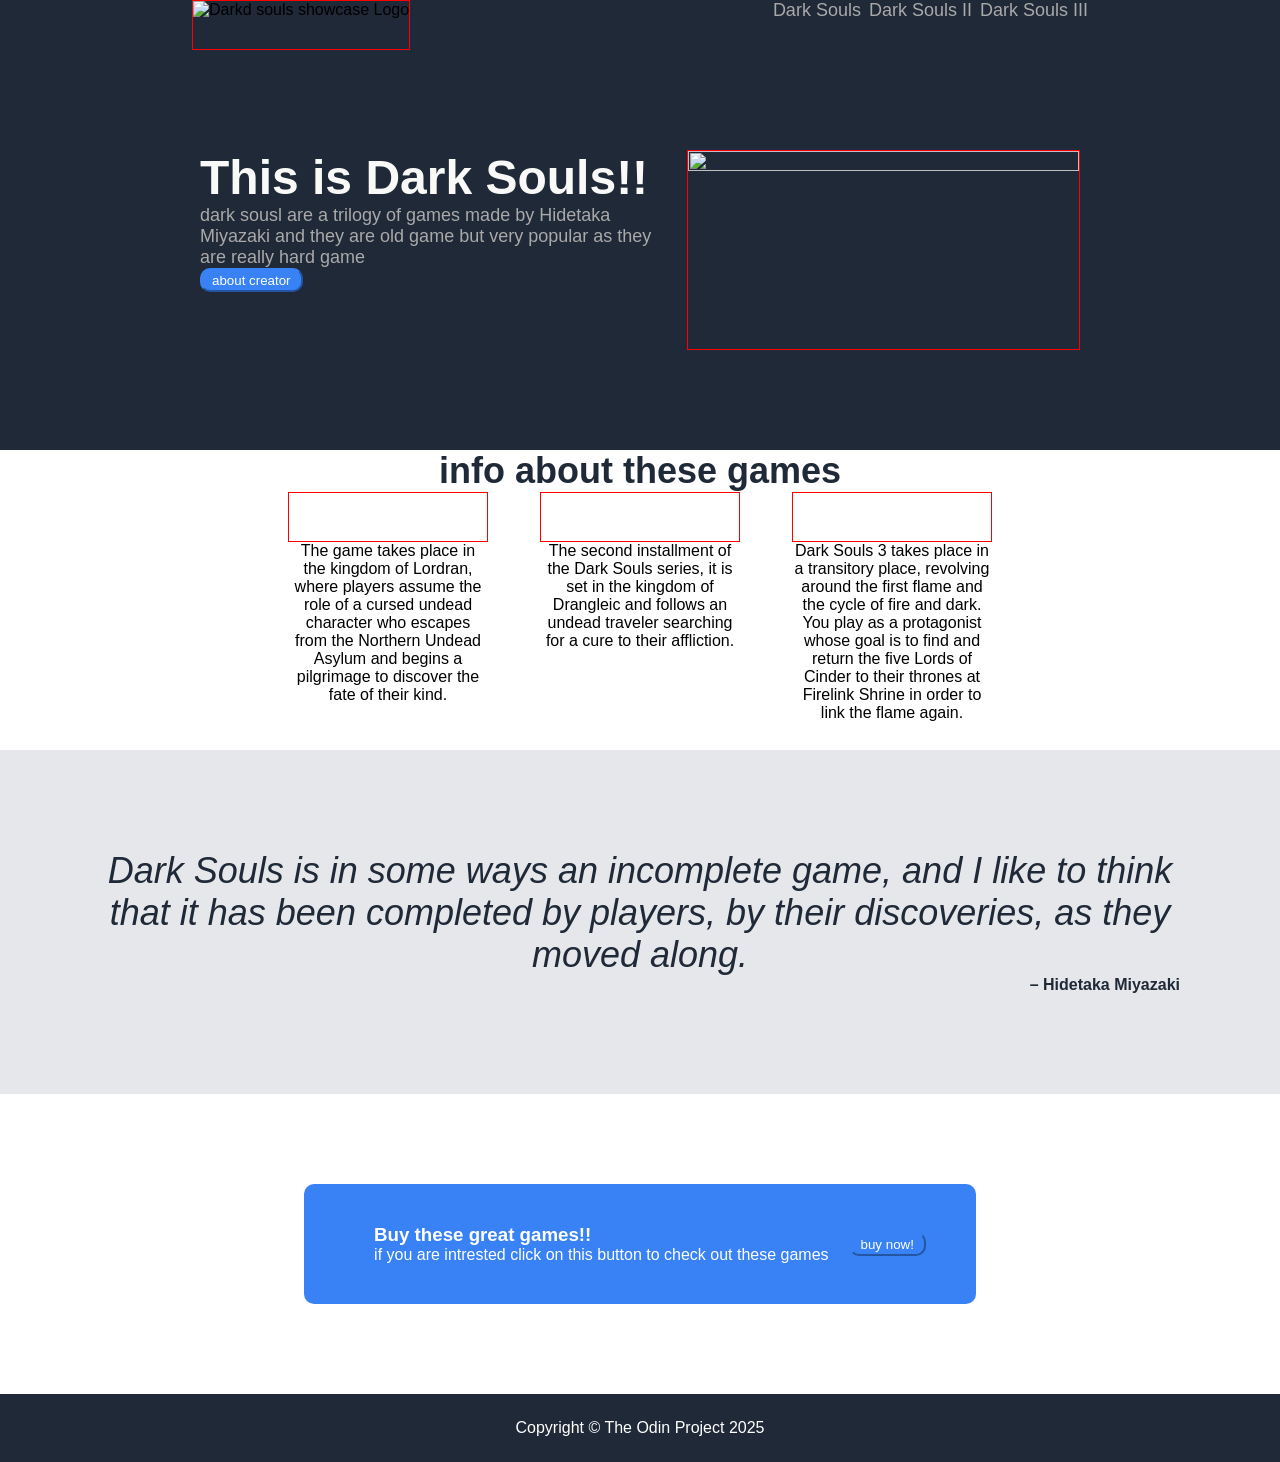
==== commit 4d830cd0: "fix html layout" ====
--- a/src/index.html
+++ b/src/index.html
@@ -14,12 +14,10 @@
 		<article>
 			<header>
 				<div class="logo">
-					<img
-						src="./assets/logo.png"
-						alt="dark-souls-showcase-logo" />
+					<img src="" alt="Darkd souls showcase Logo"/>
 				</div>
 				<div class="nav-bar">
-					<ul>
+					<ul class="links">
 						<li>
 							<a
 								href="https://en.wikipedia.org/wiki/Dark_Souls_(video_game)"
@@ -46,40 +44,31 @@
 			</header>
 			<main>
 				<section class="intro">
-					<div class="card">
-                        <h2>This is Dark Souls!</h2>
-						<div class="content">
-							<p>
-								Dark souls are a trilogy of games made by Hidetaka Miyazaki and they are old
-								game but very popular as they are really hard game
-							</p>
-						</div>
-						<div class="actions">
-                            <button>About creator</button>
-                        </div>
+					<div>
+						<h1>This is Dark Souls!!</h1>
+						<p class="subtext">
+							dark sousl are a trilogy of games made by Hidetaka Miyazaki and they are old game
+							but very popular as they are really hard game
+						</p>
+						<button class="btn">about creator</button>
 					</div>
-					<img
-						src="./assets/banner.jpg"
-						alt="Website intro" />
+					<img src="" />
 				</section>
 				<section class="info">
-					<h2>Info about these games</h2>
-					<div class="image-showcase">
+					<h2>info about these games</h2>
+					<div class="items">
 						<div>
-							<img
-								src="./assets/gamecover_darksouls-1.jpg"
-								alt="Showcase Item 1" />
-							<div>
+							<img src="" />
+							<div class="text">
 								The game takes place in the kingdom of Lordran, where players assume the role
 								of a cursed undead character who escapes from the Northern Undead Asylum and
 								begins a pilgrimage to discover the fate of their kind.
 							</div>
 						</div>
+
 						<div>
-							<img
-								src="./assets/gamecover_darksouls-2.jpg"
-								alt="Showcase Item 2" />
-							<div>
+							<img src="" />
+							<div class="text">
 								The second installment of the Dark Souls series, it is set in the kingdom of
 								Drangleic and follows an undead traveler searching for a cure to their
 								affliction.
@@ -87,10 +76,8 @@
 						</div>
 
 						<div>
-							<img
-								src="./assets/gamecover_darksouls-3.jpg"
-								alt="Showcase Item 3" />
-							<div>
+							<img src="" />
+							<div class="text">
 								Dark Souls 3 takes place in a transitory place, revolving around the first
 								flame and the cycle of fire and dark. You play as a protagonist whose goal is
 								to find and return the five Lords of Cinder to their thrones at Firelink
@@ -109,18 +96,18 @@
 					</blockquote>
 				</section>
 				<section class="call-to-action">
-					<div class="card">
-						<div class="content">
-							<h3>Buy these great games!</h3>
-							<p>If you are intrested click on this button to check out these games.</p>
+					<div>
+						<div class="advertising">
+							<h3>Buy these great games!!</h3>
+							<p>if you are intrested click on this button to check out these games</p>
 						</div>
-						<div class="actions">
-							<button class="alt">Buy now!</button>
+						<div>
+							<button class="btn">buy now!</button>
 						</div>
 					</div>
 				</section>
 			</main>
-			<footer class="bottom">
+			<footer>
 				<p>Copyright &copy; The Odin Project 2025</p>
 			</footer>
 		</article>
--- a/src/styles.css
+++ b/src/styles.css
@@ -1,17 +1,3 @@
-/*<||========================= Global =========================||> */
-
-:root {
-	--base-color-1: #1f2937;
-	--base-color-2: #e5e7eb;
-	--base-color-3: #4882f6;
-
-	--base-content-color-1: #e5e7eb;
-	--base-content-color-2: #000;
-	--base-content-color-3: #e5e7eb;
-
-	--content-padding: 12.5%;
-}
-
 * {
 	box-sizing: border-box;
 	margin: 0;
@@ -19,261 +5,172 @@
 	/* border: 3px solid red; */
 }
 
-html {
-	font-size: 62.5%;
+img {
+	min-width: 200px;
+	min-height: 50px;
+	border: 1px solid red;
 }
 
-html,
+a {
+	text-decoration: none;
+	color: darkgray;
+}
+
 body {
 	font-family: Roboto, Arial, Helvetica, sans-serif;
+	display: flex;
+	flex-direction: row;
+	justify-content: center;
 }
-
-button {
-	cursor: pointer;
-}
-
-button:hover, a:hover {
-	filter: brightness(1.1);
-}
-
-button:active {
-	filter: brightness(0.9);
-}
-
-/*<||========================= Custom CSS =========================||> */
-
-/* |=|=|=|=> Layout <=|=|=|=| */
 
 body > article {
 	width: 100%;
 	height: 100dvh;
 }
 
-body > article > header,
-body > article > main > *,
-body > article > footer {
-	padding-left: var(--content-padding);
-	padding-right: var(--content-padding);
-	font-size: 1.6rem;
+header {
+	background-color: #1f2937;
+	display: flex;
+	justify-content: space-between;
+	padding: 9px 50px;
 }
 
-/* Header */
+article > header,
+article > main > *,
+article > footer {
+	padding: 0 15%;
+}
 
-header {
+article > main > * {
+	min-height: 300px;
+}
+
+.logo > img {
+	width: 200px;
+}
+
+.links {
+	list-style-type: none;
+	display: flex;
+	gap: 8px;
+	font-size: 18px;
+}
+
+.intro {
+	display: flex;
+	padding: 100px 200px;
+	gap: 25px;
+	background-color: #1f2937;
+}
+
+.intro img {
+	width: 100%;
+	height: 100%;
+	min-width: 300px;
+	min-height: 200px;
+}
+
+h1 {
+	color: #f9faf8;
+	font-size: 48px;
+	font-weight: 900;
+}
+
+.subtext {
+	font-size: 18px;
+	color: darkgray;
+}
+
+.btn {
+	padding: 2.5px 10px;
+	background-color: #3882f6;
+	border-color: #3882f6;
+	color: white;
+	border-radius: 10.1px;
+}
+
+.items > img {
+	width: 100px;
+	height: 100px;
+}
+
+h2 {
+	font-size: 36px;
+	font-weight: 900;
+	text-align: center;
+	color: #1f2937;
+}
+
+.items {
+	display: flex;
+	justify-content: center;
+	gap: 52px;
+}
+
+.text {
+	text-align: center;
+}
+
+.items > div {
+	width: 200px;
+	display: flex;
+	flex-direction: column;
+	align-items: center;
+}
+
+.phrase {
 	display: flex;
 	align-items: center;
-	justify-content: space-between;
-	flex-wrap: wrap;
-	padding: 15px 0;
-	min-height: 50px;
-	background-color: var(--base-color-1);
+	padding: 100px;
+	background-color: #e5e7eb;
+	color: #1f2937;
 }
 
-header a {
-	font-size: 1.6rem;
-	text-decoration: none;
-	color: var(--base-content-color-1);
-}
-
-header a:hover {
-	text-decoration: underline;
-}
-
-header > .logo > img {
-	width: 200px;
-	height: 100%;
-	object-fit: contain;
-}
-
-header > .nav-bar > ul {
-	list-style: none;
-	display: flex;
-	justify-content: space-evenly;
-	flex-wrap: wrap;
-	gap: 25px;
-}
-
-/* Main */
-
-main {
+blockquote {
 	display: flex;
 	flex-direction: column;
 }
 
-main > * {
-	display: flex;
-	padding-top: 50px;
-	padding-bottom: 50px;
-	min-height: 300px;
+blockquote > p {
+	font-weight: lighter;
+	font-style: italic;
+	text-align: center;
+	font-size: 36px;
 }
 
-main img {
-	width: 50%;
-	height: 80%;
-	min-width: 200px;
-	min-height: 200px;
-	border: 3px solid var(--base-color-1);
-	border-radius: 10px;
-	object-fit: contain;
+blockquote > footer {
+	text-align: right;
+	font-weight: bold;
 }
 
-main > * > h2 {
-	text-align: center;
-	margin-bottom: 30px;
-}
-
-/* Footer */
-
-article > footer {
+.call-to-action {
 	display: flex;
 	align-items: center;
 	justify-content: center;
-	height: 50px;
-	font-size: 1.4rem;
-	color: var(--base-content-color-1);
-	background-color: var(--base-color-1);
 }
 
-/* |=|=|=|=> Sections <=|=|=|=| */
-
-/* Introduction */
-.intro {
-	justify-content: center;
+.call-to-action > div {
+	display: flex;
+	justify-content: space-between;
 	align-items: center;
-	gap: 10%;
-	flex-wrap: wrap;
-	background-color: var(--base-color-1);
-	color: var(--base-content-color-1);
+	padding: 30px 50px;
+	border-radius: 10px;
+	background-color: #3882f6;
 }
 
-.intro > .card {
-	flex: 1;
-	padding: 0;
+.advertising {
+	color: white;
+	padding: 10px 20px;
 }
 
-.intro > .card > .actions > button {
-	flex: unset;
+.call-to-action > div > button {
+	border-color: white;
+	margin: 18px 30px 0 0;
 }
 
-.intro > img {
-	width: 100%;
-	max-width: 600px;
-	min-width: 300px;
-	min-height: 300px;
+article > footer {
+	text-align: center;
+	background-color: #1f2937;
+	color: white;
+	padding: 25px;
 }
-
-/* Information */
-
-.info {
-	flex-direction: column;
-}
-
-/* Phrase */
-
-.phrase {
-	background-color: var(--base-color-2);
-}
-
-/* Call to action */
-
-.call-to-action {
-	justify-content: center;
-	align-items: center;
-}
-
-.call-to-action > .card {
-	flex: 1;
-	flex-direction: row;
-	justify-content: space-between;
-	align-items: center;
-	flex-wrap: wrap;
-	color: var(--base-content-color-3);
-	background-color: var(--base-color-3);
-}
-
-.call-to-action > .card > .content {
-	width: 75%;
-}
-
-/* |=|=|=|=> Components <=|=|=|=| */
-
-/* Blockquote */
-
-blockquote {
-	display: flex;
-	flex-direction: column;
-	justify-content: center;
-	align-items: flex-end;
-}
-
-blockquote > p {
-	font-size: 3.6rem;
-	font-weight: lighter;
-	font-style: italic;
-}
-
-blockquote > footer {
-	font-weight: bold;
-	font-size: 2rem;
-}
-
-/* Image Showcase */
-
-.image-showcase {
-	display: flex;
-	align-items: flex-start;
-	justify-content: space-between;
-	gap: 50px;
-	flex-wrap: wrap;
-}
-
-.image-showcase > div {
-	display: flex;
-	flex-direction: column;
-	justify-content: center;
-	align-items: center;
-	gap: 15px;
-	flex: 1;
-	text-align: center;
-}
-
-/* Card */
-
-.card {
-	display: flex;
-	flex-direction: column;
-	gap: 15px;
-	margin: 15px 0;
-	padding: 40px 10%;
-	border-radius: 10px;
-}
-
-.card > h2 {
-	font-size: 4.8rem;
-}
-
-.card > .content {
-	font-size: 1.8rem;
-}
-
-.card > .actions {
-	flex: 1;
-	display: flex;
-	justify-content: flex-start;
-	align-items: center;
-}
-
-.card > .actions button {
-	flex: 1;
-	font-size: 1.6rem;
-	font-weight: bold;
-	padding: 5px 20px;
-	border: 3px solid var(--base-color-3);
-	border-radius: 8px;
-	color: var(--base-content-color-3);
-	background-color: var(--base-color-3);
-}
-
-.card > .actions button.alt {
-	border-color: var(--base-color-2);
-}
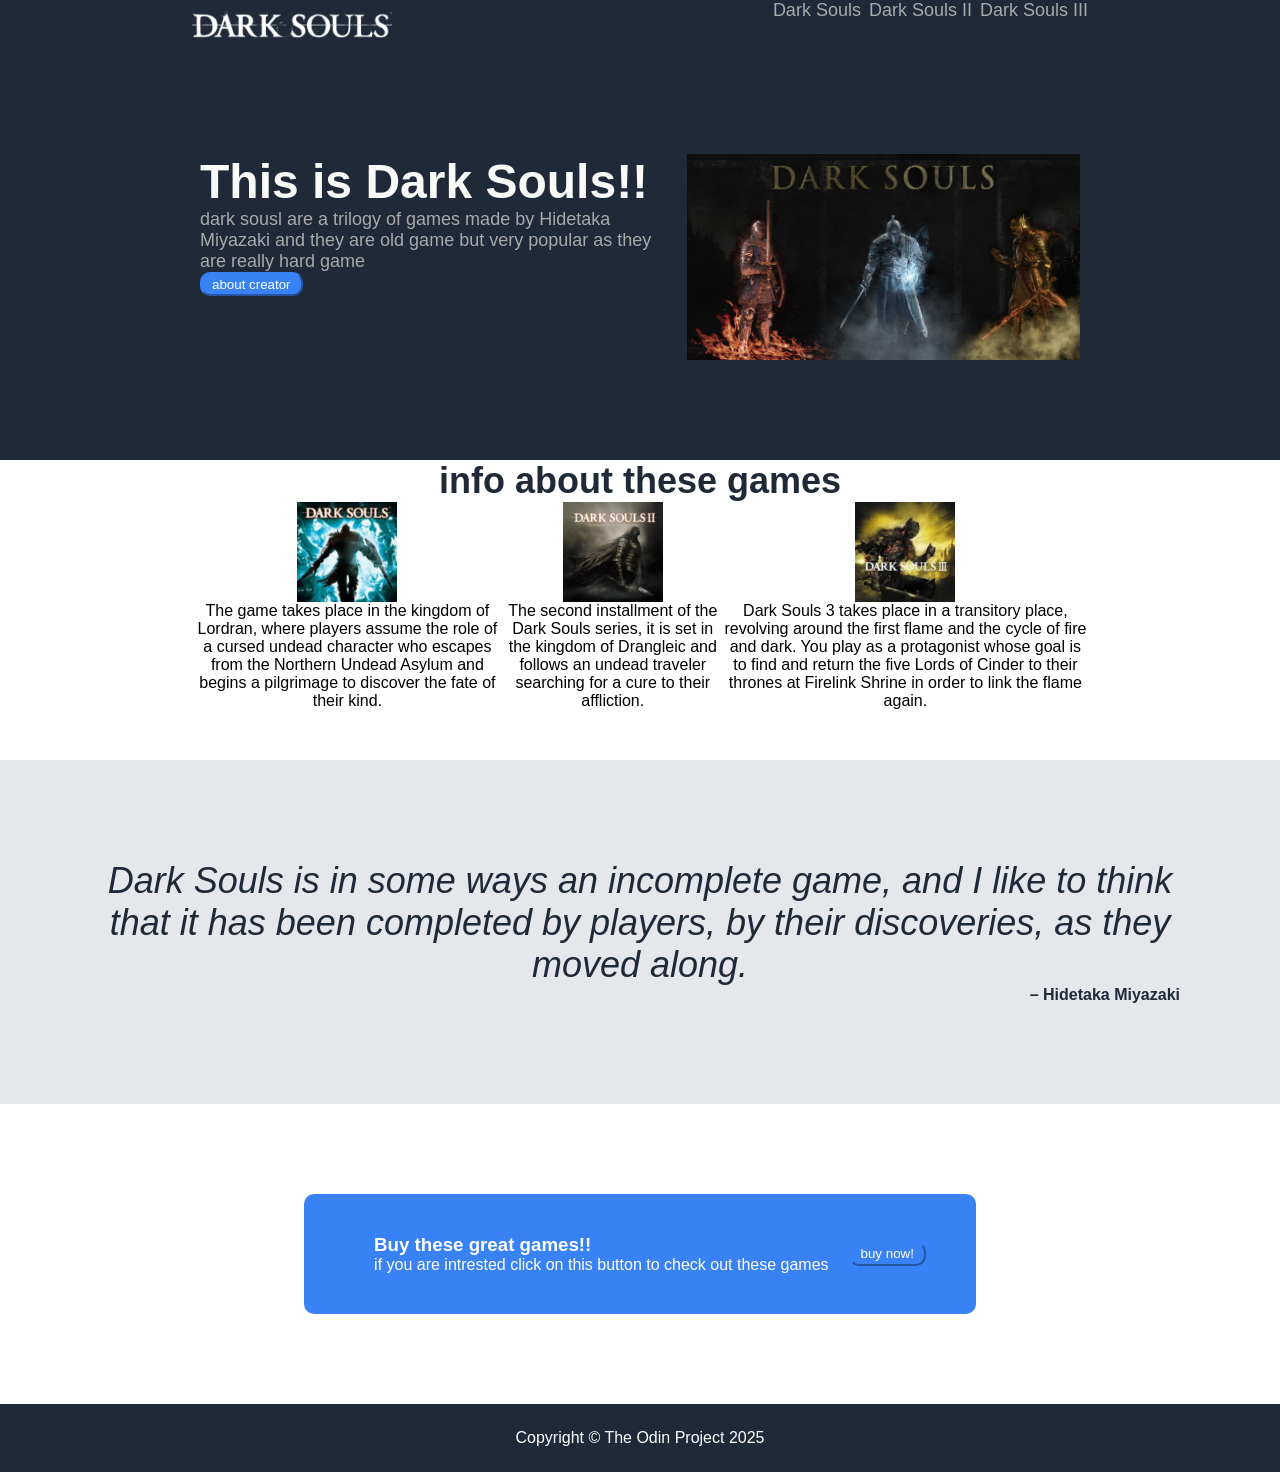
==== commit 2efea5e6: "finish commit" ====
--- a/src/index.html
+++ b/src/index.html
@@ -14,7 +14,7 @@
 		<article>
 			<header>
 				<div class="logo">
-					<img src="" alt="Darkd souls showcase Logo"/>
+					<img src="../src/assets/logo.png" alt="Darkd souls showcase Logo"/>
 				</div>
 				<div class="nav-bar">
 					<ul class="links">
@@ -52,13 +52,13 @@
 						</p>
 						<button class="btn">about creator</button>
 					</div>
-					<img src="" />
+					<img src="../src/assets/banner.jpg" />
 				</section>
 				<section class="info">
 					<h2>info about these games</h2>
 					<div class="items">
 						<div>
-							<img src="" />
+							<img src="../src/assets/gamecover_darksouls-1.jpg" />
 							<div class="text">
 								The game takes place in the kingdom of Lordran, where players assume the role
 								of a cursed undead character who escapes from the Northern Undead Asylum and
@@ -67,7 +67,7 @@
 						</div>
 
 						<div>
-							<img src="" />
+							<img src="../src/assets/gamecover_darksouls-2.jpg"/>
 							<div class="text">
 								The second installment of the Dark Souls series, it is set in the kingdom of
 								Drangleic and follows an undead traveler searching for a cure to their
@@ -76,7 +76,7 @@
 						</div>
 
 						<div>
-							<img src="" />
+							<img src="../src/assets/gamecover_darksouls-3.jpg" />
 							<div class="text">
 								Dark Souls 3 takes place in a transitory place, revolving around the first
 								flame and the cycle of fire and dark. You play as a protagonist whose goal is
--- a/src/styles.css
+++ b/src/styles.css
@@ -6,9 +6,9 @@
 }
 
 img {
-	min-width: 200px;
+	min-width: 50px;
 	min-height: 50px;
-	border: 1px solid red;
+  object-fit: contain;
 }
 
 a {
@@ -47,6 +47,7 @@
 
 .logo > img {
 	width: 200px;
+  object-fit: contain;
 }
 
 .links {
@@ -89,9 +90,8 @@
 	border-radius: 10.1px;
 }
 
-.items > img {
-	width: 100px;
-	height: 100px;
+.items div > img {
+  width: 100px;
 }
 
 h2 {
@@ -103,8 +103,9 @@
 
 .items {
 	display: flex;
+  align-items: flex-start;
 	justify-content: center;
-	gap: 52px;
+	/* gap: 52px; */
 }
 
 .text {
@@ -112,11 +113,12 @@
 }
 
 .items > div {
-	width: 200px;
+	/* width: 200px; */
 	display: flex;
 	flex-direction: column;
 	align-items: center;
 }
+
 
 .phrase {
 	display: flex;
